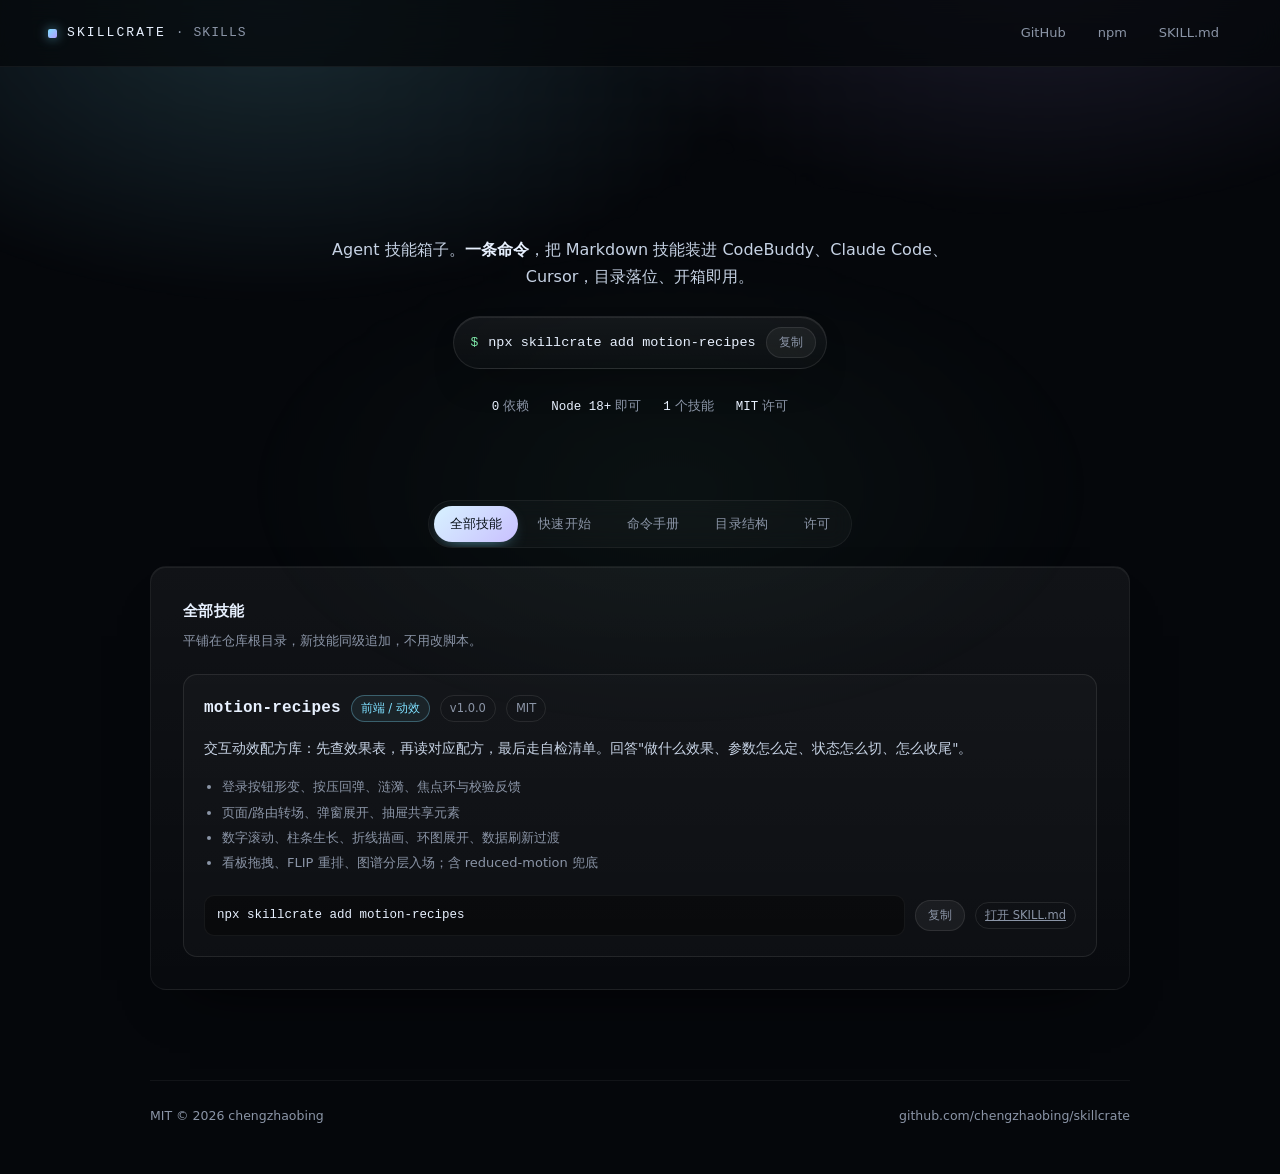
==== index.html @ 2af65983 "feat: 初始化技能仓库，收录 motion-recipes 交互动效配方库" ====
<!doctype html>
<html lang="zh-CN">
<head>
<meta charset="utf-8" />
<meta name="viewport" content="width=device-width, initial-scale=1" />
<title>skillcrate · agent skills</title>
<meta name="description" content="Agent 技能箱子：一条命令把 Markdown 技能装进 CodeBuddy、Claude Code、Cursor。零依赖，MIT。" />
<meta name="color-scheme" content="dark" />
<style>
  :root {
    --bg: #05070b;
    --bg-soft: #0a0e15;
    --panel: rgba(255, 255, 255, 0.038);
    --panel-strong: rgba(255, 255, 255, 0.06);
    --stroke: rgba(255, 255, 255, 0.09);
    --stroke-soft: rgba(255, 255, 255, 0.055);
    --ink: #e8f1ff;
    --muted: #8b95a7;
    --cyan: #7fe0ff;
    --violet: #b39dff;
    --mint: #7ee7a8;
    --mono: ui-monospace, "SFMono-Regular", "JetBrains Mono", "Cascadia Code", Consolas, monospace;
    --sans: system-ui, -apple-system, "Segoe UI", "PingFang SC", "Microsoft YaHei", sans-serif;
    --radius: 16px;
  }

  * { box-sizing: border-box; }

  html, body { margin: 0; padding: 0; }

  body {
    min-height: 100vh;
    background: var(--bg);
    color: var(--ink);
    font-family: var(--sans);
    font-size: 15px;
    line-height: 1.7;
    -webkit-font-smoothing: antialiased;
    overflow-x: hidden;
  }

  /* 背景：两团冷色光晕 + 像素网格 */
  .aura {
    position: fixed;
    inset: -20% -10% auto -10%;
    height: 120vh;
    pointer-events: none;
    z-index: 0;
    background:
      radial-gradient(46% 38% at 26% 18%, rgba(127, 224, 255, 0.16), transparent 70%),
      radial-gradient(42% 34% at 76% 12%, rgba(179, 157, 255, 0.14), transparent 72%),
      radial-gradient(40% 32% at 52% 62%, rgba(126, 231, 168, 0.05), transparent 70%);
    filter: blur(6px);
  }

  .aura::after {
    content: "";
    position: absolute;
    inset: 0;
    background-image:
      linear-gradient(to right, rgba(255, 255, 255, 0.045) 1px, transparent 1px),
      linear-gradient(to bottom, rgba(255, 255, 255, 0.045) 1px, transparent 1px);
    background-size: 28px 28px;
    mask-image: radial-gradient(70% 55% at 50% 20%, #000 20%, transparent 78%);
    -webkit-mask-image: radial-gradient(70% 55% at 50% 20%, #000 20%, transparent 78%);
    opacity: 0.75;
  }

  .shell { position: relative; z-index: 1; }

  /* 顶栏 */
  .topbar {
    position: sticky;
    top: 0;
    z-index: 20;
    display: flex;
    align-items: center;
    justify-content: space-between;
    gap: 16px;
    padding: 14px clamp(16px, 5vw, 48px);
    border-bottom: 1px solid var(--stroke-soft);
    background: rgba(5, 7, 11, 0.72);
    backdrop-filter: blur(14px);
    -webkit-backdrop-filter: blur(14px);
  }

  .brand {
    display: inline-flex;
    align-items: center;
    gap: 10px;
    font-family: var(--mono);
    font-size: 13px;
    letter-spacing: 0.16em;
    text-transform: uppercase;
    color: var(--ink);
    text-decoration: none;
  }

  .brand i {
    width: 9px;
    height: 9px;
    border-radius: 2px;
    background: linear-gradient(135deg, var(--cyan), var(--violet));
    box-shadow: 0 0 12px rgba(127, 224, 255, 0.6);
  }

  .brand span { color: var(--muted); letter-spacing: 0.08em; }

  .nav { display: flex; align-items: center; gap: 6px; }

  .nav a {
    padding: 7px 12px;
    border-radius: 999px;
    border: 1px solid transparent;
    color: var(--muted);
    font-size: 13px;
    text-decoration: none;
    transition: color 0.18s ease, border-color 0.18s ease, background 0.18s ease;
  }

  .nav a:hover { color: var(--ink); border-color: var(--stroke); background: var(--panel); }

  /* 首屏 */
  .hero {
    padding: clamp(40px, 8vh, 84px) clamp(16px, 5vw, 48px) clamp(20px, 4vh, 36px);
    text-align: center;
  }

  .mark-wrap {
    position: relative;
    display: flex;
    justify-content: center;
    margin-bottom: clamp(18px, 3vh, 30px);
  }

  #wordmark {
    display: block;
    image-rendering: pixelated;
    filter: drop-shadow(0 0 24px rgba(127, 224, 255, 0.28));
  }

  .lede {
    max-width: 620px;
    margin: 0 auto;
    color: #c6d2e4;
    font-size: clamp(14px, 1.6vw, 16px);
  }

  .lede b { color: var(--ink); font-weight: 600; }

  .install {
    display: inline-flex;
    align-items: center;
    gap: 10px;
    margin-top: 26px;
    padding: 10px 10px 10px 16px;
    border: 1px solid var(--stroke);
    border-radius: 999px;
    background: linear-gradient(180deg, rgba(255, 255, 255, 0.06), rgba(255, 255, 255, 0.02));
    box-shadow: inset 0 1px 0 rgba(255, 255, 255, 0.08), 0 18px 40px -22px rgba(0, 0, 0, 0.9);
    max-width: 100%;
  }

  .install .prompt { color: var(--mint); font-family: var(--mono); font-size: 13px; }

  .install code {
    font-family: var(--mono);
    font-size: clamp(11px, 1.5vw, 13.5px);
    color: var(--ink);
    white-space: nowrap;
    overflow: auto hidden;
    scrollbar-width: none;
  }

  .install code::-webkit-scrollbar { display: none; }

  .copy {
    flex: none;
    border: 1px solid var(--stroke);
    border-radius: 999px;
    padding: 6px 12px;
    background: rgba(255, 255, 255, 0.05);
    color: var(--muted);
    font-family: var(--sans);
    font-size: 12px;
    cursor: pointer;
    transition: color 0.18s ease, background 0.18s ease, border-color 0.18s ease;
  }

  .copy:hover { color: var(--ink); background: rgba(255, 255, 255, 0.1); }
  .copy.done { color: var(--mint); border-color: rgba(126, 231, 168, 0.4); }

  .facts {
    display: flex;
    flex-wrap: wrap;
    justify-content: center;
    gap: 8px 22px;
    margin: 26px 0 0;
    padding: 0;
    list-style: none;
    color: var(--muted);
    font-size: 12.5px;
  }

  .facts b { color: var(--ink); font-family: var(--mono); font-weight: 500; }

  /* 标签页 */
  .tabs {
    display: flex;
    gap: 4px;
    width: fit-content;
    max-width: calc(100% - 32px);
    margin: clamp(28px, 5vh, 46px) auto 0;
    padding: 5px;
    border: 1px solid var(--stroke-soft);
    border-radius: 999px;
    background: rgba(255, 255, 255, 0.028);
    backdrop-filter: blur(10px);
    overflow-x: auto;
    scrollbar-width: none;
  }

  .tabs::-webkit-scrollbar { display: none; }

  .tabs button {
    flex: none;
    border: 0;
    border-radius: 999px;
    padding: 9px 16px;
    background: transparent;
    color: var(--muted);
    font-family: var(--sans);
    font-size: 13px;
    letter-spacing: 0.01em;
    cursor: pointer;
    white-space: nowrap;
    transition: color 0.18s ease, background 0.18s ease;
  }

  .tabs button:hover { color: var(--ink); }

  .tabs button[aria-selected="true"] {
    color: #071018;
    background: linear-gradient(135deg, #d7f2ff, #c9c0ff);
    box-shadow: 0 6px 18px -10px rgba(127, 224, 255, 0.9);
  }

  .tabs button:focus-visible,
  .copy:focus-visible,
  .nav a:focus-visible { outline: 2px solid var(--cyan); outline-offset: 2px; }

  /* 面板 */
  .panels {
    width: min(980px, calc(100% - 32px));
    margin: 18px auto 0;
    padding-bottom: clamp(56px, 10vh, 96px);
  }

  .panel[hidden] { display: none; }

  .panel {
    animation: rise 0.32s cubic-bezier(0.22, 0.8, 0.24, 1) both;
    border: 1px solid var(--stroke-soft);
    border-radius: var(--radius);
    background: linear-gradient(180deg, rgba(255, 255, 255, 0.05), rgba(255, 255, 255, 0.015));
    box-shadow: inset 0 1px 0 rgba(255, 255, 255, 0.06), 0 30px 60px -40px rgba(0, 0, 0, 1);
    padding: clamp(20px, 3.4vw, 32px);
  }

  @keyframes rise {
    from { opacity: 0; transform: translateY(10px); }
    to { opacity: 1; transform: none; }
  }

  .panel h2 {
    margin: 0 0 6px;
    font-size: 15px;
    letter-spacing: 0.02em;
  }

  .panel .hint { margin: 0 0 22px; color: var(--muted); font-size: 13px; }

  /* 技能卡 */
  .skill {
    border: 1px solid var(--stroke);
    border-radius: 14px;
    background: rgba(255, 255, 255, 0.025);
    padding: 20px;
    display: grid;
    gap: 14px;
  }

  .skill-head { display: flex; flex-wrap: wrap; align-items: baseline; gap: 10px; }

  .skill-head h3 {
    margin: 0;
    font-family: var(--mono);
    font-size: 16px;
    font-weight: 600;
    letter-spacing: 0.01em;
  }

  .chip {
    padding: 2px 9px;
    border: 1px solid var(--stroke);
    border-radius: 999px;
    color: var(--muted);
    font-size: 11.5px;
    line-height: 1.8;
  }

  .chip.glow { color: var(--cyan); border-color: rgba(127, 224, 255, 0.32); background: rgba(127, 224, 255, 0.07); }

  .skill p { margin: 0; color: #c6d2e4; font-size: 13.5px; }

  .skill ul { margin: 0; padding-left: 18px; color: var(--muted); font-size: 13px; }
  .skill li { margin: 3px 0; }

  .skill-foot {
    display: flex;
    flex-wrap: wrap;
    align-items: center;
    gap: 10px;
    padding-top: 4px;
  }

  .skill-foot code {
    flex: 1 1 260px;
    font-family: var(--mono);
    font-size: 12.5px;
    color: var(--ink);
    padding: 9px 12px;
    border-radius: 10px;
    border: 1px solid var(--stroke-soft);
    background: rgba(0, 0, 0, 0.35);
    overflow: auto hidden;
    white-space: nowrap;
    scrollbar-width: none;
  }

  .skill-foot code::-webkit-scrollbar { display: none; }

  /* 步骤 */
  .steps { counter-reset: step; display: grid; gap: 14px; margin: 0; padding: 0; list-style: none; }

  .steps li {
    counter-increment: step;
    position: relative;
    padding-left: 42px;
    color: #c6d2e4;
    font-size: 13.5px;
  }

  .steps li::before {
    content: counter(step, decimal-leading-zero);
    position: absolute;
    left: 0;
    top: 1px;
    width: 28px;
    height: 28px;
    display: grid;
    place-items: center;
    border: 1px solid var(--stroke);
    border-radius: 9px;
    color: var(--cyan);
    font-family: var(--mono);
    font-size: 11.5px;
    background: rgba(127, 224, 255, 0.06);
  }

  .steps code, .panel p code, .panel li code {
    font-family: var(--mono);
    font-size: 12.5px;
    color: var(--ink);
    background: rgba(255, 255, 255, 0.07);
    border-radius: 5px;
    padding: 1px 5px;
  }

  /* 表格 */
  .table-wrap { overflow-x: auto; }

  table { width: 100%; border-collapse: collapse; font-size: 13px; }

  th, td {
    text-align: left;
    padding: 10px 12px;
    border-bottom: 1px solid var(--stroke-soft);
    white-space: nowrap;
    vertical-align: top;
  }

  th {
    color: var(--muted);
    font-weight: 500;
    font-size: 11.5px;
    letter-spacing: 0.12em;
    text-transform: uppercase;
  }

  td { color: #c6d2e4; }
  td code { font-family: var(--mono); font-size: 12.5px; color: var(--ink); }
  tr:last-child td { border-bottom: 0; }

  /* 代码块 */
  pre {
    margin: 0;
    padding: 16px 18px;
    border-radius: 12px;
    border: 1px solid var(--stroke-soft);
    background: rgba(0, 0, 0, 0.42);
    color: #cfdcee;
    font-family: var(--mono);
    font-size: 12.5px;
    line-height: 1.75;
    overflow-x: auto;
  }

  pre .c { color: #66748a; }
  pre .k { color: var(--violet); }
  pre .s { color: var(--mint); }

  .split { display: grid; gap: 18px; grid-template-columns: 1fr; }

  @media (min-width: 760px) {
    .split { grid-template-columns: 1fr 1fr; }
  }

  .label {
    color: var(--muted);
    font-size: 11.5px;
    letter-spacing: 0.12em;
    text-transform: uppercase;
    margin: 0 0 8px;
  }

  /* 尾栏 */
  footer {
    width: min(980px, calc(100% - 32px));
    margin: 0 auto;
    padding: 24px 0 48px;
    border-top: 1px solid var(--stroke-soft);
    display: flex;
    flex-wrap: wrap;
    justify-content: space-between;
    gap: 12px;
    color: var(--muted);
    font-size: 12.5px;
  }

  footer a { color: var(--muted); text-decoration: none; border-bottom: 1px solid transparent; }
  footer a:hover { color: var(--ink); border-bottom-color: var(--stroke); }

  @media (prefers-reduced-motion: reduce) {
    .panel { animation: none; }
    * { transition: none !important; }
  }
</style>
</head>
<body>
<div class="aura" aria-hidden="true"></div>

<div class="shell">
  <header class="topbar">
    <a class="brand" href="./"><i></i>skillcrate <span>· skills</span></a>
    <nav class="nav">
      <a href="https://github.com/chengzhaobing/skillcrate" rel="noopener">GitHub</a>
      <a href="https://www.npmjs.com/package/skillcrate" rel="noopener">npm</a>
      <a href="./motion-recipes/SKILL.md">SKILL.md</a>
    </nav>
  </header>

  <main>
    <section class="hero">
      <div class="mark-wrap">
        <canvas id="wordmark" role="img" aria-label="SKILLCRATE"></canvas>
      </div>
      <p class="lede">
        Agent 技能箱子。<b>一条命令</b>，把 Markdown 技能装进
        CodeBuddy、Claude Code、Cursor，目录落位、开箱即用。
      </p>

      <div class="install">
        <span class="prompt" aria-hidden="true">$</span>
        <code id="cmd-main">npx skillcrate add motion-recipes</code>
        <button class="copy" data-copy="#cmd-main" type="button">复制</button>
      </div>

      <ul class="facts">
        <li><b>0</b> 依赖</li>
        <li><b>Node 18+</b> 即可</li>
        <li><b>1</b> 个技能</li>
        <li><b>MIT</b> 许可</li>
      </ul>
    </section>

    <div class="tabs" role="tablist" aria-label="内容分区">
      <button role="tab" id="tab-skills" aria-controls="panel-skills" aria-selected="true" type="button">全部技能</button>
      <button role="tab" id="tab-start" aria-controls="panel-start" aria-selected="false" type="button">快速开始</button>
      <button role="tab" id="tab-cmd" aria-controls="panel-cmd" aria-selected="false" type="button">命令手册</button>
      <button role="tab" id="tab-layout" aria-controls="panel-layout" aria-selected="false" type="button">目录结构</button>
      <button role="tab" id="tab-license" aria-controls="panel-license" aria-selected="false" type="button">许可</button>
    </div>

    <div class="panels">
      <section class="panel" role="tabpanel" id="panel-skills" aria-labelledby="tab-skills" tabindex="0">
        <h2>全部技能</h2>
        <p class="hint">平铺在仓库根目录，新技能同级追加，不用改脚本。</p>

        <article class="skill">
          <div class="skill-head">
            <h3>motion-recipes</h3>
            <span class="chip glow">前端 / 动效</span>
            <span class="chip">v1.0.0</span>
            <span class="chip">MIT</span>
          </div>
          <p>交互动效配方库：先查效果表，再读对应配方，最后走自检清单。回答"做什么效果、参数怎么定、状态怎么切、怎么收尾"。</p>
          <ul>
            <li>登录按钮形变、按压回弹、涟漪、焦点环与校验反馈</li>
            <li>页面/路由转场、弹窗展开、抽屉共享元素</li>
            <li>数字滚动、柱条生长、折线描画、环图展开、数据刷新过渡</li>
            <li>看板拖拽、FLIP 重排、图谱分层入场；含 reduced-motion 兜底</li>
          </ul>
          <div class="skill-foot">
            <code>npx skillcrate add motion-recipes</code>
            <button class="copy" type="button">复制</button>
            <a class="chip" href="./motion-recipes/SKILL.md">打开 SKILL.md</a>
          </div>
        </article>
      </section>

      <section class="panel" role="tabpanel" id="panel-start" aria-labelledby="tab-start" tabindex="0" hidden>
        <h2>快速开始</h2>
        <p class="hint">不用全局安装，npx 每次取最新版。</p>
        <ol class="steps">
          <li>在项目根目录执行 <code>npx skillcrate add motion-recipes</code>，CLI 会打印像素字横幅与落位结果。</li>
          <li>默认自动探测 <code>.codebuddy</code> / <code>.claude</code> / <code>.cursor</code> / <code>.agents</code>，命中哪个装哪个。</li>
          <li>装到别的宿主：<code>--to claude</code>；装到全局：<code>--global</code>；装到自定义目录：<code>--to ./shared/skills</code>。</li>
          <li>重启宿主会话，技能即被加载；不想要了就 <code>npx skillcrate remove motion-recipes</code>。</li>
        </ol>
      </section>

      <section class="panel" role="tabpanel" id="panel-cmd" aria-labelledby="tab-cmd" tabindex="0" hidden>
        <h2>命令手册</h2>
        <p class="hint">全部命令零交互，退出码 0 成功 / 1 失败，可直接进 CI。</p>
        <div class="table-wrap">
          <table>
            <thead>
              <tr><th>命令</th><th>作用</th></tr>
            </thead>
            <tbody>
              <tr><td><code>skillcrate list</code></td><td>列出全部技能（默认命令）</td></tr>
              <tr><td><code>skillcrate add &lt;skill&gt;</code></td><td>安装本仓库技能</td></tr>
              <tr><td><code>skillcrate add &lt;repo&gt; --skill &lt;name&gt;</code></td><td>从 GitHub 仓库安装</td></tr>
              <tr><td><code>skillcrate add &lt;path&gt;</code></td><td>安装本地技能目录</td></tr>
              <tr><td><code>skillcrate info &lt;skill&gt;</code></td><td>详情、体积、安装命令</td></tr>
              <tr><td><code>skillcrate remove &lt;skill&gt;</code></td><td>卸载</td></tr>
            </tbody>
          </table>
        </div>

        <p class="label" style="margin-top:22px">选项</p>
        <div class="table-wrap">
          <table>
            <thead>
              <tr><th>选项</th><th>说明</th></tr>
            </thead>
            <tbody>
              <tr><td><code>--skill, -s</code></td><td>指定技能名（远程仓库必填）</td></tr>
              <tr><td><code>--to, -t</code></td><td>codebuddy / claude / cursor / agents 或自定义路径</td></tr>
              <tr><td><code>--global, -g</code></td><td>装到用户目录，所有项目可用</td></tr>
              <tr><td><code>--force, -f</code></td><td>覆盖已存在的同名目录</td></tr>
              <tr><td><code>--branch, -b</code></td><td>指定远程分支或 tag</td></tr>
            </tbody>
          </table>
        </div>
      </section>

      <section class="panel" role="tabpanel" id="panel-layout" aria-labelledby="tab-layout" tabindex="0" hidden>
        <h2>目录结构</h2>
        <p class="hint">技能目录名 = 技能名 = frontmatter name，三者必须一致。</p>

        <div class="split">
          <div>
            <p class="label">仓库</p>
            <pre>.
├─ motion-recipes/
│  ├─ SKILL.md          <span class="c"># 入口 + 索引</span>
│  ├─ references/       <span class="c"># 分主题细节</span>
│  ├─ assets/           <span class="c"># css / js / demo</span>
│  └─ evals/            <span class="c"># 自测用例</span>
├─ &lt;next-skill&gt;/       <span class="c"># 同级追加</span>
├─ index.html
├─ README.md
└─ LICENSE</pre>
          </div>
          <div>
            <p class="label">SKILL.md</p>
            <pre><span class="c">---</span>
<span class="k">name</span>: motion-recipes
<span class="k">description</span>: <span class="s">Use when ...</span>
<span class="k">license</span>: MIT
<span class="c">---</span>

<span class="c"># 何时使用</span>
<span class="c"># 效果索引表</span>
<span class="c"># references/*.md</span>
<span class="c"># 自检清单</span></pre>
          </div>
        </div>

        <p class="label" style="margin-top:20px">安装落位</p>
        <pre>项目根/.codebuddy/skills/motion-recipes/
  ├─ SKILL.md
  ├─ references/*.md
  └─ assets/*</pre>
      </section>

      <section class="panel" role="tabpanel" id="panel-license" aria-labelledby="tab-license" tabindex="0" hidden>
        <h2>许可</h2>
        <p class="hint">技能与 CLI 均为 MIT，可商用、可修改、可再分发。</p>
        <p>
          允许：商业使用、修改、分发、私用、专利授权。<br />
          要求：保留版权声明与许可声明。<br />
          不担保：软件按原样提供，作者不承担使用风险。
        </p>
        <p style="margin-top:14px">
          完整文本见 <a href="./LICENSE" style="color: var(--cyan)">LICENSE</a>，版权归 © 2026 chengzhaobing。
        </p>
      </section>
    </div>
  </main>

  <footer>
    <span>MIT © 2026 chengzhaobing</span>
    <span>
      <a href="https://github.com/chengzhaobing/skillcrate">github.com/chengzhaobing/skillcrate</a>
    </span>
  </footer>
</div>

<script>
(function () {
  /* ---------- 5×5 点阵像素字：只保留 SKILLCRATE 需要的字形 ---------- */
  var GLYPHS = {
    S: ['.####', '#....', '.###.', '....#', '####.'],
    K: ['#...#', '#..#.', '###..', '#..#.', '#...#'],
    I: ['#####', '..#..', '..#..', '..#..', '#####'],
    L: ['#....', '#....', '#....', '#....', '#####'],
    C: ['.####', '#....', '#....', '#....', '.####'],
    R: ['####.', '#...#', '####.', '#..#.', '#...#'],
    A: ['.###.', '#...#', '#####', '#...#', '#...#'],
    T: ['#####', '..#..', '..#..', '..#..', '..#..'],
    E: ['#####', '#....', '####.', '#....', '#####']
  };

  var WORD = 'SKILLCRATE';
  var STOPS = [
    [234, 244, 255],
    [143, 225, 255],
    [179, 157, 255]
  ];

  function lerp(a, b, t) { return a + (b - a) * t; }

  function colorAt(t) {
    var pos = t * (STOPS.length - 1);
    var i = Math.min(STOPS.length - 2, Math.floor(pos));
    var f = pos - i;
    var A = STOPS[i];
    var B = STOPS[i + 1];
    return [
      Math.round(lerp(A[0], B[0], f)),
      Math.round(lerp(A[1], B[1], f)),
      Math.round(lerp(A[2], B[2], f))
    ];
  }

  var canvas = document.getElementById('wordmark');
  if (!canvas) return;

  var ctx = canvas.getContext('2d');
  var cols = WORD.length * 6 - 1;
  var rows = 5;
  var metrics = null;
  var startTime = 0;
  var raf = null;
  var reduced = window.matchMedia('(prefers-reduced-motion: reduce)').matches;

  function measure() {
    var parent = canvas.parentElement;
    var maxWidth = Math.min(880, parent.clientWidth - 2);
    var cell = Math.max(3, Math.floor(maxWidth / cols));
    var dpr = Math.min(window.devicePixelRatio || 1, 2);
    canvas.width = Math.round(cols * cell * dpr);
    canvas.height = Math.round(rows * cell * dpr);
    canvas.style.width = cols * cell + 'px';
    canvas.style.height = rows * cell + 'px';
    ctx.setTransform(dpr, 0, 0, dpr, 0, 0);
    return { cell: cell, width: cols * cell, height: rows * cell };
  }

  function paint(elapsed) {
    if (!metrics) return;
    var cell = metrics.cell;
    var gap = Math.max(1, Math.round(cell * 0.18));
    ctx.clearRect(0, 0, metrics.width, metrics.height);

    var pending = false;

    for (var i = 0; i < WORD.length; i += 1) {
      var glyph = GLYPHS[WORD[i]];
      for (var r = 0; r < 5; r += 1) {
        for (var c = 0; c < 5; c += 1) {
          if (glyph[r][c] !== '#') continue;
          var x = i * 6 + c;
          var p = reduced ? 1 : Math.min(1, Math.max(0, (elapsed - x * 13) / 240));
          if (p <= 0) { pending = true; continue; }
          var rgb = colorAt(x / (cols - 1));
          ctx.globalAlpha = p;
          ctx.fillStyle = 'rgb(' + rgb[0] + ',' + rgb[1] + ',' + rgb[2] + ')';
          ctx.fillRect(
            x * cell + gap / 2,
            r * cell + gap / 2,
            cell - gap,
            cell - gap
          );
        }
      }
    }

    ctx.globalAlpha = 1;
    return pending;
  }

  function loop(now) {
    if (!startTime) startTime = now;
    var pending = paint(now - startTime);
    raf = pending ? requestAnimationFrame(loop) : null;
  }

  function redraw() {
    metrics = measure();
    if (raf) cancelAnimationFrame(raf);
    raf = null;
    startTime = 0;
    if (reduced) paint(9999);
    else raf = requestAnimationFrame(loop);
  }

  redraw();

  var resizeTimer = null;
  window.addEventListener('resize', function () {
    clearTimeout(resizeTimer);
    resizeTimer = setTimeout(redraw, 140);
  });

  /* ---------- 标签页 ---------- */
  var tabs = Array.prototype.slice.call(document.querySelectorAll('[role="tab"]'));
  var panels = Array.prototype.slice.call(document.querySelectorAll('[role="tabpanel"]'));

  function panelKey(tab) {
    return tab.getAttribute('aria-controls').replace(/^panel-/, '');
  }

  function activate(tab, focus) {
    tabs.forEach(function (t) {
      var on = t === tab;
      t.setAttribute('aria-selected', on ? 'true' : 'false');
      t.tabIndex = on ? 0 : -1;
    });
    panels.forEach(function (p) {
      p.hidden = p.id !== tab.getAttribute('aria-controls');
    });
    if (focus) tab.focus();
  }

  function selectTab(tab, focus) {
    activate(tab, focus);
    if (window.history && window.history.replaceState) {
      window.history.replaceState(null, '', '#' + panelKey(tab));
    }
  }

  tabs.forEach(function (tab, index) {
    tab.tabIndex = tab.getAttribute('aria-selected') === 'true' ? 0 : -1;
    tab.addEventListener('click', function () { selectTab(tab, false); });
    tab.addEventListener('keydown', function (event) {
      var next = null;
      if (event.key === 'ArrowRight') next = tabs[(index + 1) % tabs.length];
      if (event.key === 'ArrowLeft') next = tabs[(index - 1 + tabs.length) % tabs.length];
      if (event.key === 'Home') next = tabs[0];
      if (event.key === 'End') next = tabs[tabs.length - 1];
      if (next) {
        event.preventDefault();
        selectTab(next, true);
      }
    });
  });

  var initialKey = (window.location.hash || '').replace('#', '');
  if (initialKey) {
    var initialTab = tabs.filter(function (t) { return panelKey(t) === initialKey; })[0];
    if (initialTab) activate(initialTab, false);
  }

  /* ---------- 复制 ---------- */
  function copyText(text, button) {
    var done = function () {
      button.classList.add('done');
      var label = button.textContent;
      button.textContent = '已复制';
      setTimeout(function () {
        button.classList.remove('done');
        button.textContent = label;
      }, 1400);
    };

    if (navigator.clipboard && window.isSecureContext) {
      navigator.clipboard.writeText(text).then(done, fallback);
    } else {
      fallback();
    }

    function fallback() {
      var area = document.createElement('textarea');
      area.value = text;
      area.setAttribute('readonly', '');
      area.style.position = 'fixed';
      area.style.opacity = '0';
      document.body.appendChild(area);
      area.select();
      try { document.execCommand('copy'); done(); } catch (e) { button.textContent = '复制失败'; }
      document.body.removeChild(area);
    }
  }

  document.querySelectorAll('[data-copy]').forEach(function (button) {
    button.addEventListener('click', function () {
      var target = document.querySelector(button.getAttribute('data-copy'));
      if (target) copyText(target.textContent.trim(), button);
    });
  });

  /* 技能卡里的复制按钮：复用首屏命令 */
  document.querySelectorAll('.skill .copy').forEach(function (button) {
    button.addEventListener('click', function () {
      var code = button.parentElement.querySelector('code');
      if (code) copyText(code.textContent.trim(), button);
    });
  });
})();
</script>
</body>
</html>
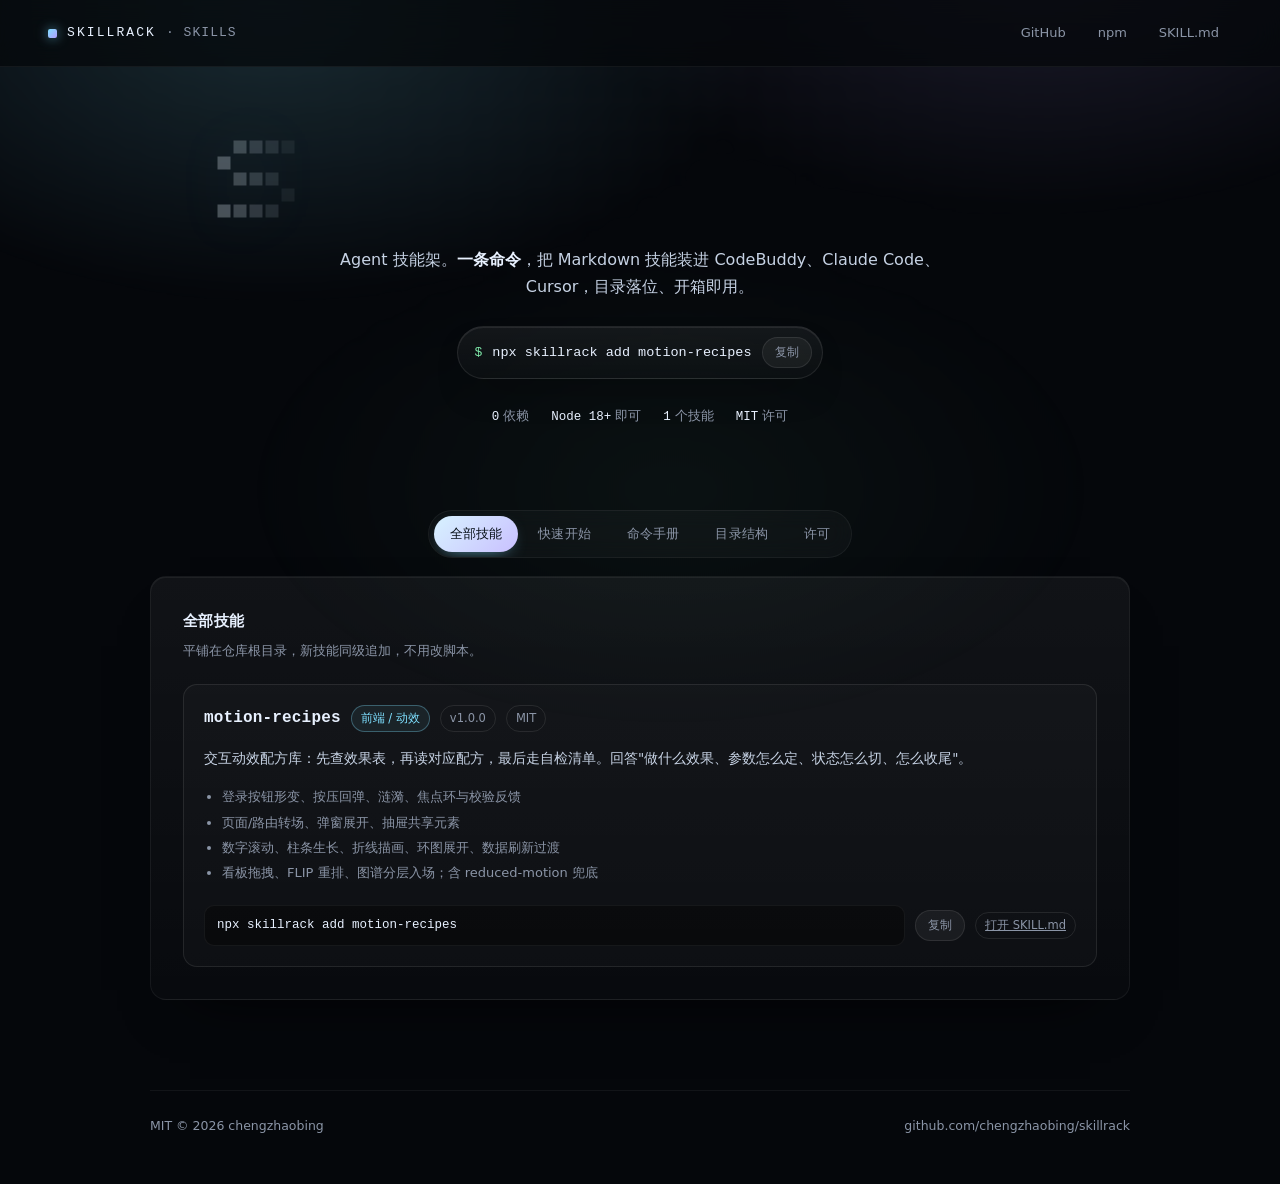
==== commit 41e08eb1: "chore: 品牌更名为 skillrack，补充 npm 安装命令与展示页说明" ====
--- a/index.html
+++ b/index.html
@@ -3,8 +3,8 @@
 <head>
 <meta charset="utf-8" />
 <meta name="viewport" content="width=device-width, initial-scale=1" />
-<title>skillcrate · agent skills</title>
-<meta name="description" content="Agent 技能箱子：一条命令把 Markdown 技能装进 CodeBuddy、Claude Code、Cursor。零依赖，MIT。" />
+<title>skillrack · agent skills</title>
+<meta name="description" content="Agent 技能架：一条命令把 Markdown 技能装进 CodeBuddy、Claude Code、Cursor。零依赖，MIT。" />
 <meta name="color-scheme" content="dark" />
 <style>
   :root {
@@ -462,10 +462,10 @@
 
 <div class="shell">
   <header class="topbar">
-    <a class="brand" href="./"><i></i>skillcrate <span>· skills</span></a>
+    <a class="brand" href="./"><i></i>skillrack <span>· skills</span></a>
     <nav class="nav">
-      <a href="https://github.com/chengzhaobing/skillcrate" rel="noopener">GitHub</a>
-      <a href="https://www.npmjs.com/package/skillcrate" rel="noopener">npm</a>
+      <a href="https://github.com/chengzhaobing/skillrack" rel="noopener">GitHub</a>
+      <a href="https://www.npmjs.com/package/skillrack" rel="noopener">npm</a>
       <a href="./motion-recipes/SKILL.md">SKILL.md</a>
     </nav>
   </header>
@@ -473,16 +473,16 @@
   <main>
     <section class="hero">
       <div class="mark-wrap">
-        <canvas id="wordmark" role="img" aria-label="SKILLCRATE"></canvas>
+        <canvas id="wordmark" role="img" aria-label="SKILLRACK"></canvas>
       </div>
       <p class="lede">
-        Agent 技能箱子。<b>一条命令</b>，把 Markdown 技能装进
+        Agent 技能架。<b>一条命令</b>，把 Markdown 技能装进
         CodeBuddy、Claude Code、Cursor，目录落位、开箱即用。
       </p>
 
       <div class="install">
         <span class="prompt" aria-hidden="true">$</span>
-        <code id="cmd-main">npx skillcrate add motion-recipes</code>
+        <code id="cmd-main">npx skillrack add motion-recipes</code>
         <button class="copy" data-copy="#cmd-main" type="button">复制</button>
       </div>
 
@@ -522,7 +522,7 @@
             <li>看板拖拽、FLIP 重排、图谱分层入场；含 reduced-motion 兜底</li>
           </ul>
           <div class="skill-foot">
-            <code>npx skillcrate add motion-recipes</code>
+            <code>npx skillrack add motion-recipes</code>
             <button class="copy" type="button">复制</button>
             <a class="chip" href="./motion-recipes/SKILL.md">打开 SKILL.md</a>
           </div>
@@ -533,10 +533,10 @@
         <h2>快速开始</h2>
         <p class="hint">不用全局安装，npx 每次取最新版。</p>
         <ol class="steps">
-          <li>在项目根目录执行 <code>npx skillcrate add motion-recipes</code>，CLI 会打印像素字横幅与落位结果。</li>
+          <li>在项目根目录执行 <code>npx skillrack add motion-recipes</code>，CLI 会打印像素字横幅与落位结果。</li>
           <li>默认自动探测 <code>.codebuddy</code> / <code>.claude</code> / <code>.cursor</code> / <code>.agents</code>，命中哪个装哪个。</li>
           <li>装到别的宿主：<code>--to claude</code>；装到全局：<code>--global</code>；装到自定义目录：<code>--to ./shared/skills</code>。</li>
-          <li>重启宿主会话，技能即被加载；不想要了就 <code>npx skillcrate remove motion-recipes</code>。</li>
+          <li>重启宿主会话，技能即被加载；不想要了就 <code>npx skillrack remove motion-recipes</code>。</li>
         </ol>
       </section>
 
@@ -549,12 +549,12 @@
               <tr><th>命令</th><th>作用</th></tr>
             </thead>
             <tbody>
-              <tr><td><code>skillcrate list</code></td><td>列出全部技能（默认命令）</td></tr>
-              <tr><td><code>skillcrate add &lt;skill&gt;</code></td><td>安装本仓库技能</td></tr>
-              <tr><td><code>skillcrate add &lt;repo&gt; --skill &lt;name&gt;</code></td><td>从 GitHub 仓库安装</td></tr>
-              <tr><td><code>skillcrate add &lt;path&gt;</code></td><td>安装本地技能目录</td></tr>
-              <tr><td><code>skillcrate info &lt;skill&gt;</code></td><td>详情、体积、安装命令</td></tr>
-              <tr><td><code>skillcrate remove &lt;skill&gt;</code></td><td>卸载</td></tr>
+              <tr><td><code>skillrack list</code></td><td>列出全部技能（默认命令）</td></tr>
+              <tr><td><code>skillrack add &lt;skill&gt;</code></td><td>安装本仓库技能</td></tr>
+              <tr><td><code>skillrack add &lt;repo&gt; --skill &lt;name&gt;</code></td><td>从 GitHub 仓库安装</td></tr>
+              <tr><td><code>skillrack add &lt;path&gt;</code></td><td>安装本地技能目录</td></tr>
+              <tr><td><code>skillrack info &lt;skill&gt;</code></td><td>详情、体积、安装命令</td></tr>
+              <tr><td><code>skillrack remove &lt;skill&gt;</code></td><td>卸载</td></tr>
             </tbody>
           </table>
         </div>
@@ -634,14 +634,14 @@
   <footer>
     <span>MIT © 2026 chengzhaobing</span>
     <span>
-      <a href="https://github.com/chengzhaobing/skillcrate">github.com/chengzhaobing/skillcrate</a>
+      <a href="https://github.com/chengzhaobing/skillrack">github.com/chengzhaobing/skillrack</a>
     </span>
   </footer>
 </div>
 
 <script>
 (function () {
-  /* ---------- 5×5 点阵像素字：只保留 SKILLCRATE 需要的字形 ---------- */
+  /* ---------- 5×5 点阵像素字：只保留 SKILLRACK 需要的字形 ---------- */
   var GLYPHS = {
     S: ['.####', '#....', '.###.', '....#', '####.'],
     K: ['#...#', '#..#.', '###..', '#..#.', '#...#'],
@@ -654,7 +654,7 @@
     E: ['#####', '#....', '####.', '#....', '#####']
   };
 
-  var WORD = 'SKILLCRATE';
+  var WORD = 'SKILLRACK';
   var STOPS = [
     [234, 244, 255],
     [143, 225, 255],
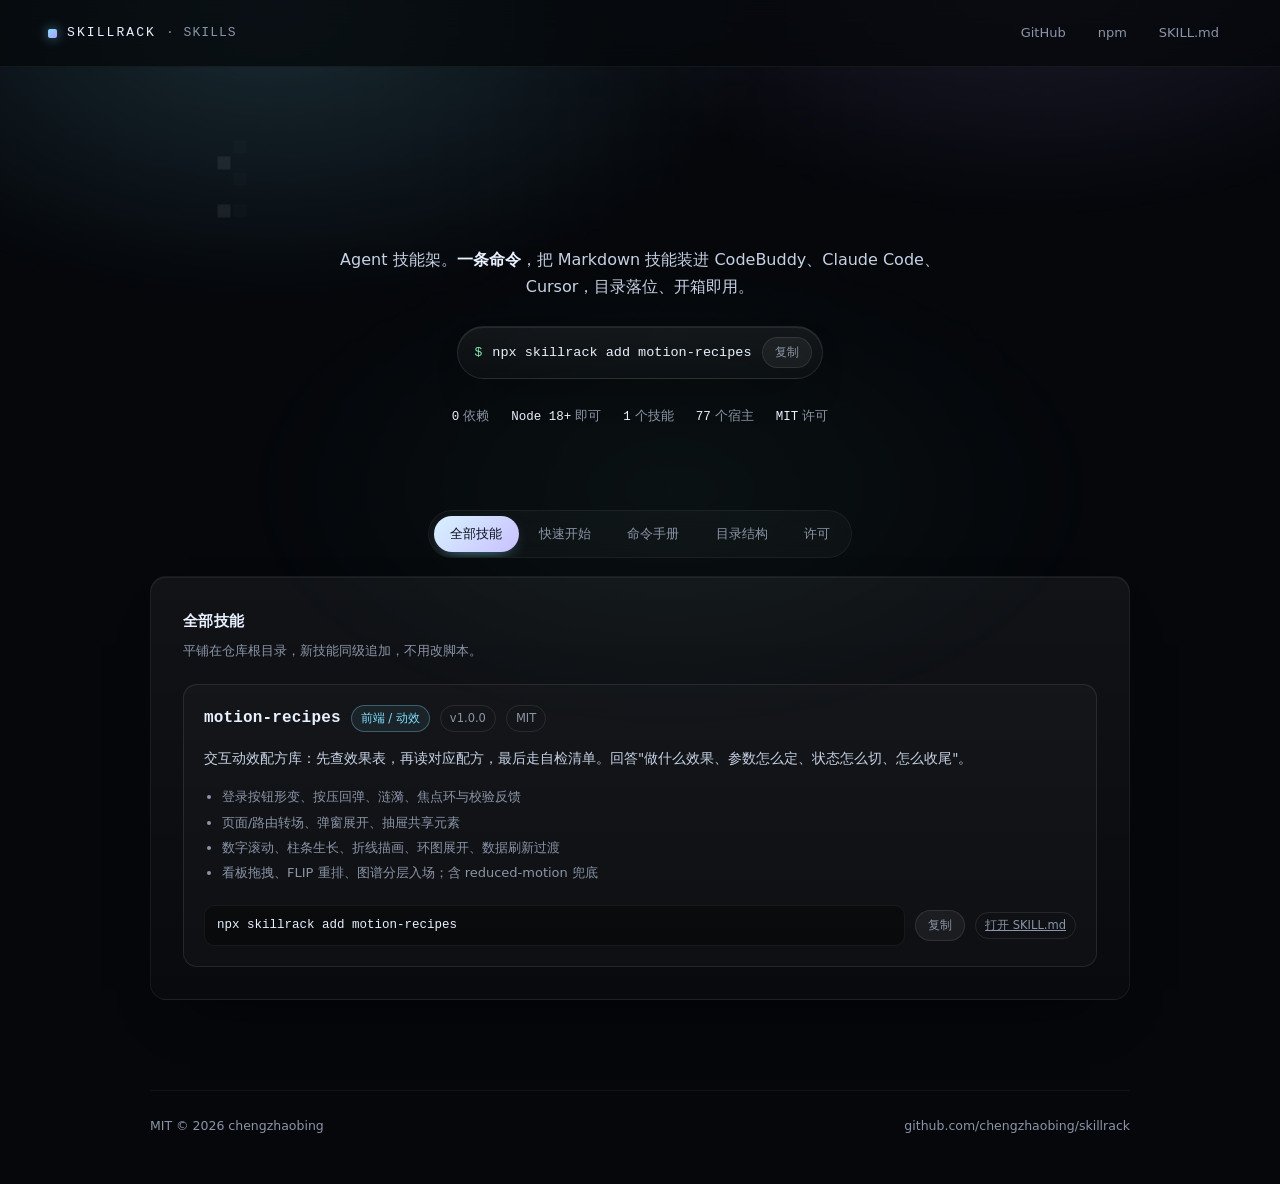
==== commit 2f593c95: "docs: 安装改为交互式选择宿主，补充 77 个 agent 与不选不装说明" ====
--- a/index.html
+++ b/index.html
@@ -490,6 +490,7 @@
         <li><b>0</b> 依赖</li>
         <li><b>Node 18+</b> 即可</li>
         <li><b>1</b> 个技能</li>
+        <li><b>77</b> 个宿主</li>
         <li><b>MIT</b> 许可</li>
       </ul>
     </section>
@@ -531,13 +532,23 @@
 
       <section class="panel" role="tabpanel" id="panel-start" aria-labelledby="tab-start" tabindex="0" hidden>
         <h2>快速开始</h2>
-        <p class="hint">不用全局安装，npx 每次取最新版。</p>
+        <p class="hint">不用全局安装，npx 每次取最新版；不传参数就是交互式选择。</p>
         <ol class="steps">
-          <li>在项目根目录执行 <code>npx skillrack add motion-recipes</code>，CLI 会打印像素字横幅与落位结果。</li>
-          <li>默认自动探测 <code>.codebuddy</code> / <code>.claude</code> / <code>.cursor</code> / <code>.agents</code>，命中哪个装哪个。</li>
-          <li>装到别的宿主：<code>--to claude</code>；装到全局：<code>--global</code>；装到自定义目录：<code>--to ./shared/skills</code>。</li>
-          <li>重启宿主会话，技能即被加载；不想要了就 <code>npx skillrack remove motion-recipes</code>。</li>
+          <li>在项目根目录执行 <code>npx skillrack add motion-recipes</code>，CLI 打印像素字横幅后进入多选。</li>
+          <li>用 ↑↓ 移动、Space 勾选要装的宿主（已装的会标 <code>detected</code>）；默认一个都不勾。</li>
+          <li>Enter 确认；若一个都没勾，直接放弃安装，不写任何文件。</li>
+          <li>脚本 / CI 场景用 <code>--agent claude,codex</code> 跳过交互，<code>--agent detected</code> 装到全部已检测宿主。</li>
+          <li>新开一个对话即可加载；卸载用 <code>npx skillrack remove motion-recipes</code>。</li>
         </ol>
+
+        <p class="label" style="margin-top:20px">选择界面</p>
+        <pre><span class="c">?</span> 选择安装目标 · motion-recipes  项目级 ./
+<span class="c">────────────────────────────────────────────────────────</span>
+<span class="k">❯</span> ◉ CodeBuddy     .codebuddy/skills    <span class="s">detected</span>
+  ○ Claude Code   .claude/skills       <span class="s">detected</span>
+  ○ Cursor        .agents/skills
+  ○ Codex         .agents/skills
+<span class="c">↑↓ 移动 · Space 勾选 · A 全选 · N 清空 · Enter 确认 · Q 取消</span>   已选 1</pre>
       </section>
 
       <section class="panel" role="tabpanel" id="panel-cmd" aria-labelledby="tab-cmd" tabindex="0" hidden>
@@ -550,11 +561,12 @@
             </thead>
             <tbody>
               <tr><td><code>skillrack list</code></td><td>列出全部技能（默认命令）</td></tr>
-              <tr><td><code>skillrack add &lt;skill&gt;</code></td><td>安装本仓库技能</td></tr>
+              <tr><td><code>skillrack add &lt;skill&gt;</code></td><td>安装本仓库技能（交互式选宿主）</td></tr>
               <tr><td><code>skillrack add &lt;repo&gt; --skill &lt;name&gt;</code></td><td>从 GitHub 仓库安装</td></tr>
               <tr><td><code>skillrack add &lt;path&gt;</code></td><td>安装本地技能目录</td></tr>
+              <tr><td><code>skillrack agents</code></td><td>列出 77 个宿主与本机检测结果</td></tr>
               <tr><td><code>skillrack info &lt;skill&gt;</code></td><td>详情、体积、安装命令</td></tr>
-              <tr><td><code>skillrack remove &lt;skill&gt;</code></td><td>卸载</td></tr>
+              <tr><td><code>skillrack remove &lt;skill&gt;</code></td><td>卸载（项目级 + 用户级都搜）</td></tr>
             </tbody>
           </table>
         </div>
@@ -566,9 +578,10 @@
               <tr><th>选项</th><th>说明</th></tr>
             </thead>
             <tbody>
+              <tr><td><code>--agent, -a</code></td><td>直接指定宿主，逗号分隔；<code>all</code> / <code>detected</code> 为特殊值</td></tr>
+              <tr><td><code>--to, -t</code></td><td>装到自定义目录，跳过宿主选择</td></tr>
+              <tr><td><code>--global, -g</code></td><td>用宿主的用户级目录，所有项目可用</td></tr>
               <tr><td><code>--skill, -s</code></td><td>指定技能名（远程仓库必填）</td></tr>
-              <tr><td><code>--to, -t</code></td><td>codebuddy / claude / cursor / agents 或自定义路径</td></tr>
-              <tr><td><code>--global, -g</code></td><td>装到用户目录，所有项目可用</td></tr>
               <tr><td><code>--force, -f</code></td><td>覆盖已存在的同名目录</td></tr>
               <tr><td><code>--branch, -b</code></td><td>指定远程分支或 tag</td></tr>
             </tbody>
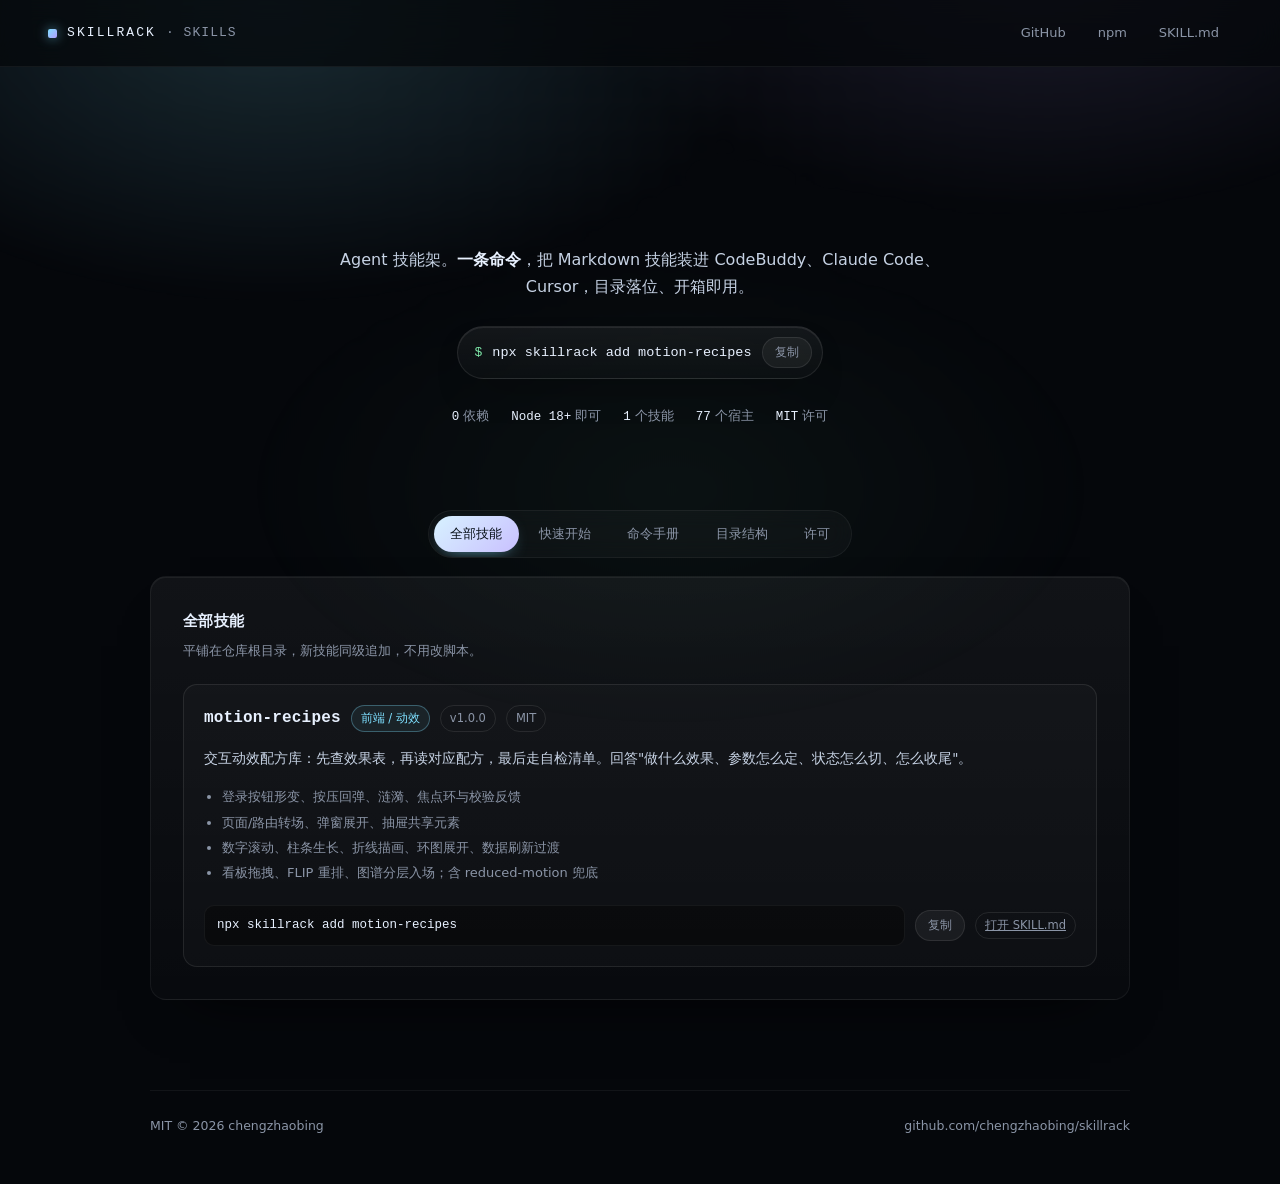
==== commit 01af1e85: "fix: 选择界面防折行重绘，宿主改为各自点目录（.codex / .cursor 等）" ====
--- a/index.html
+++ b/index.html
@@ -546,8 +546,8 @@
 <span class="c">────────────────────────────────────────────────────────</span>
 <span class="k">❯</span> ◉ CodeBuddy     .codebuddy/skills    <span class="s">detected</span>
   ○ Claude Code   .claude/skills       <span class="s">detected</span>
-  ○ Cursor        .agents/skills
-  ○ Codex         .agents/skills
+  ○ Cursor        .cursor/skills
+  ○ Codex         .codex/skills
 <span class="c">↑↓ 移动 · Space 勾选 · A 全选 · N 清空 · Enter 确认 · Q 取消</span>   已选 1</pre>
       </section>
 
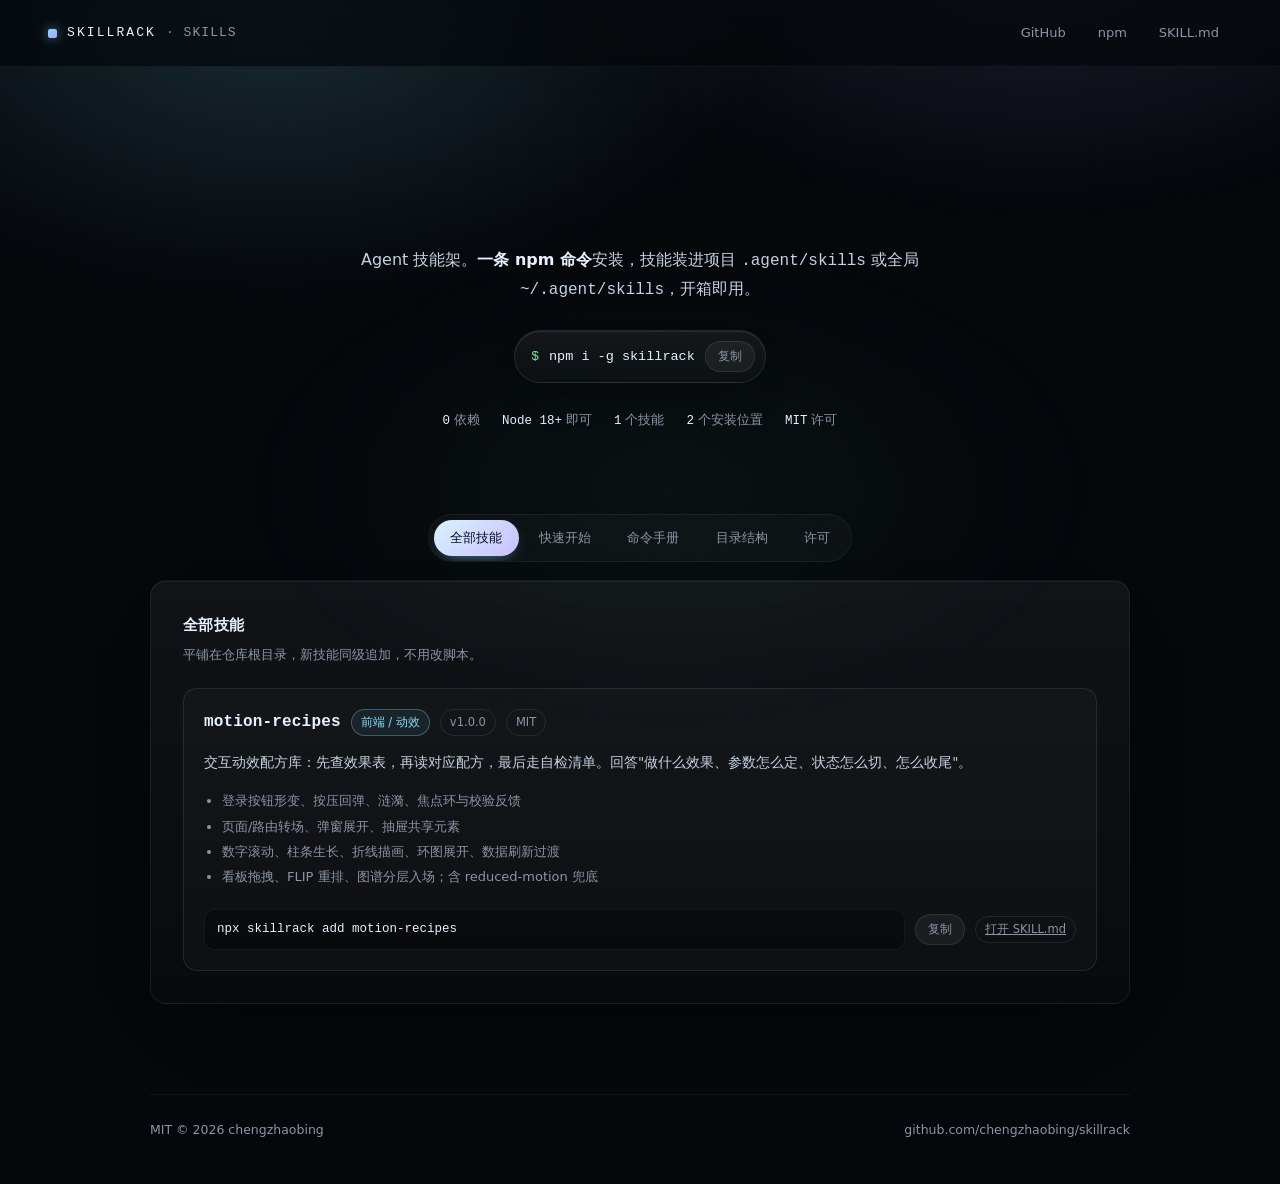
==== commit 5a853502: "docs: 统一安装方式为 npm 口径，技能落盘改为 .agent/skills - README: npm i -g skillrack / npx / npm i -D 三种安装写法并列，安装位" ====
--- a/index.html
+++ b/index.html
@@ -4,7 +4,7 @@
 <meta charset="utf-8" />
 <meta name="viewport" content="width=device-width, initial-scale=1" />
 <title>skillrack · agent skills</title>
-<meta name="description" content="Agent 技能架：一条命令把 Markdown 技能装进 CodeBuddy、Claude Code、Cursor。零依赖，MIT。" />
+<meta name="description" content="Agent 技能架：一条 npm 命令把 Markdown 技能装进项目 .agent/skills 或全局 ~/.agent/skills。零依赖，MIT。" />
 <meta name="color-scheme" content="dark" />
 <style>
   :root {
@@ -476,13 +476,13 @@
         <canvas id="wordmark" role="img" aria-label="SKILLRACK"></canvas>
       </div>
       <p class="lede">
-        Agent 技能架。<b>一条命令</b>，把 Markdown 技能装进
-        CodeBuddy、Claude Code、Cursor，目录落位、开箱即用。
+        Agent 技能架。<b>一条 npm 命令</b>安装，技能装进项目
+        <code>.agent/skills</code> 或全局 <code>~/.agent/skills</code>，开箱即用。
       </p>
 
       <div class="install">
         <span class="prompt" aria-hidden="true">$</span>
-        <code id="cmd-main">npx skillrack add motion-recipes</code>
+        <code id="cmd-main">npm i -g skillrack</code>
         <button class="copy" data-copy="#cmd-main" type="button">复制</button>
       </div>
 
@@ -490,7 +490,7 @@
         <li><b>0</b> 依赖</li>
         <li><b>Node 18+</b> 即可</li>
         <li><b>1</b> 个技能</li>
-        <li><b>77</b> 个宿主</li>
+        <li><b>2</b> 个安装位置</li>
         <li><b>MIT</b> 许可</li>
       </ul>
     </section>
@@ -532,28 +532,26 @@
 
       <section class="panel" role="tabpanel" id="panel-start" aria-labelledby="tab-start" tabindex="0" hidden>
         <h2>快速开始</h2>
-        <p class="hint">不用全局安装，npx 每次取最新版；不传参数就是交互式选择。</p>
+        <p class="hint">统一走 npm：全局装一次，或直接用 npx；技能只装到两个位置之一。</p>
         <ol class="steps">
-          <li>在项目根目录执行 <code>npx skillrack add motion-recipes</code>，CLI 打印像素字横幅后进入多选。</li>
-          <li>用 ↑↓ 移动、Space 勾选要装的宿主（已装的会标 <code>detected</code>）；默认一个都不勾。</li>
-          <li>Enter 确认；若一个都没勾，直接放弃安装，不写任何文件。</li>
-          <li>脚本 / CI 场景用 <code>--agent claude,codex</code> 跳过交互，<code>--agent detected</code> 装到全部已检测宿主。</li>
-          <li>新开一个对话即可加载；卸载用 <code>npx skillrack remove motion-recipes</code>。</li>
+          <li>安装 CLI：<code>npm i -g skillrack</code>（之后任何项目里直接用 <code>skillrack</code>），或免安装用 <code>npx skillrack</code>，项目内固定版本用 <code>npm i -D skillrack</code>。</li>
+          <li>装技能：<code>skillrack add motion-recipes</code>，交互里选「本项目」或「全局」，写入 <code>.agent/skills</code> 或 <code>~/.agent/skills</code>。</li>
+          <li>脚本 / CI 直接声明范围：<code>--project</code>、<code>--global</code>，或 <code>--target ./dir</code> 指定任意目录，全程无交互。</li>
+          <li>同一仓库多个技能可一次勾选；已存在同名目录默认跳过，<code>--force</code> 才覆盖。</li>
+          <li>新开一个会话即可加载；卸载用 <code>skillrack remove motion-recipes</code>（两个目录都搜）。</li>
+          <li><code>skillrack paths</code> 查看两个安装目录与各自已装技能数。</li>
         </ol>
 
-        <p class="label" style="margin-top:20px">选择界面</p>
-        <pre><span class="c">?</span> 选择安装目标 · motion-recipes  项目级 ./
-<span class="c">────────────────────────────────────────────────────────</span>
-<span class="k">❯</span> ◉ CodeBuddy     .codebuddy/skills    <span class="s">detected</span>
-  ○ Claude Code   .claude/skills       <span class="s">detected</span>
-  ○ Cursor        .cursor/skills
-  ○ Codex         .codex/skills
-<span class="c">↑↓ 移动 · Space 勾选 · A 全选 · N 清空 · Enter 确认 · Q 取消</span>   已选 1</pre>
+        <p class="label" style="margin-top:20px">未指定范围时只问这一次</p>
+        <pre><span class="c">?</span> 第 2 步 / 选择安装范围
+<span class="k">❯</span> ● 本项目（项目级）  .agent/skills
+  ○ 全局（用户级）    ~/.agent/skills
+<span class="c">↑↓ 移动 · Enter 确认 · Q 取消</span></pre>
       </section>
 
       <section class="panel" role="tabpanel" id="panel-cmd" aria-labelledby="tab-cmd" tabindex="0" hidden>
         <h2>命令手册</h2>
-        <p class="hint">全部命令零交互，退出码 0 成功 / 1 失败，可直接进 CI。</p>
+        <p class="hint">退出码：0 已写入 / 1 参数或网络错误 / 2 未写入（取消或全部已存在），可直接进 CI。</p>
         <div class="table-wrap">
           <table>
             <thead>
@@ -561,12 +559,12 @@
             </thead>
             <tbody>
               <tr><td><code>skillrack list</code></td><td>列出全部技能（默认命令）</td></tr>
-              <tr><td><code>skillrack add &lt;skill&gt;</code></td><td>安装本仓库技能（交互式选宿主）</td></tr>
-              <tr><td><code>skillrack add &lt;repo&gt; --skill &lt;name&gt;</code></td><td>从 GitHub 仓库安装</td></tr>
+              <tr><td><code>skillrack add &lt;skill&gt;</code></td><td>安装本仓库技能；未指定范围时只问一次</td></tr>
+              <tr><td><code>skillrack add &lt;repo&gt; [--skill a,b]</code></td><td>从 GitHub 仓库安装，多技能可一次勾选</td></tr>
               <tr><td><code>skillrack add &lt;path&gt;</code></td><td>安装本地技能目录</td></tr>
-              <tr><td><code>skillrack agents</code></td><td>列出 77 个宿主与本机检测结果</td></tr>
+              <tr><td><code>skillrack paths</code></td><td>两个安装目录、各自已装技能数与常用命令</td></tr>
               <tr><td><code>skillrack info &lt;skill&gt;</code></td><td>详情、体积、安装命令</td></tr>
-              <tr><td><code>skillrack remove &lt;skill&gt;</code></td><td>卸载（项目级 + 用户级都搜）</td></tr>
+              <tr><td><code>skillrack remove &lt;skill&gt;</code></td><td>卸载（项目级 + 全局都搜）</td></tr>
             </tbody>
           </table>
         </div>
@@ -578,11 +576,13 @@
               <tr><th>选项</th><th>说明</th></tr>
             </thead>
             <tbody>
-              <tr><td><code>--agent, -a</code></td><td>直接指定宿主，逗号分隔；<code>all</code> / <code>detected</code> 为特殊值</td></tr>
-              <tr><td><code>--to, -t</code></td><td>装到自定义目录，跳过宿主选择</td></tr>
-              <tr><td><code>--global, -g</code></td><td>用宿主的用户级目录，所有项目可用</td></tr>
-              <tr><td><code>--skill, -s</code></td><td>指定技能名（远程仓库必填）</td></tr>
+              <tr><td><code>--project</code></td><td>装到本项目 <code>.agent/skills</code>，跳过范围询问</td></tr>
+              <tr><td><code>--global, -g</code></td><td>装到全局 <code>~/.agent/skills</code>，所有项目可用</td></tr>
+              <tr><td><code>--target, --to, -t</code></td><td>装到自定义目录，优先级最高</td></tr>
+              <tr><td><code>--skill, -s</code></td><td>指定技能名，远程仓库可用逗号选多个</td></tr>
               <tr><td><code>--force, -f</code></td><td>覆盖已存在的同名目录</td></tr>
+              <tr><td><code>--dry-run</code></td><td>只打印将写入的位置，不改动磁盘</td></tr>
+              <tr><td><code>--no-input</code></td><td>禁止交互</td></tr>
               <tr><td><code>--branch, -b</code></td><td>指定远程分支或 tag</td></tr>
             </tbody>
           </table>
@@ -623,10 +623,11 @@
         </div>
 
         <p class="label" style="margin-top:20px">安装落位</p>
-        <pre>项目根/.codebuddy/skills/motion-recipes/
+        <pre>项目根/.agent/skills/motion-recipes/     <span class="c"># 默认：本项目</span>
   ├─ SKILL.md
   ├─ references/*.md
-  └─ assets/*</pre>
+  └─ assets/*
+~/.agent/skills/motion-recipes/         <span class="c"># --global：全局</span></pre>
       </section>
 
       <section class="panel" role="tabpanel" id="panel-license" aria-labelledby="tab-license" tabindex="0" hidden>
